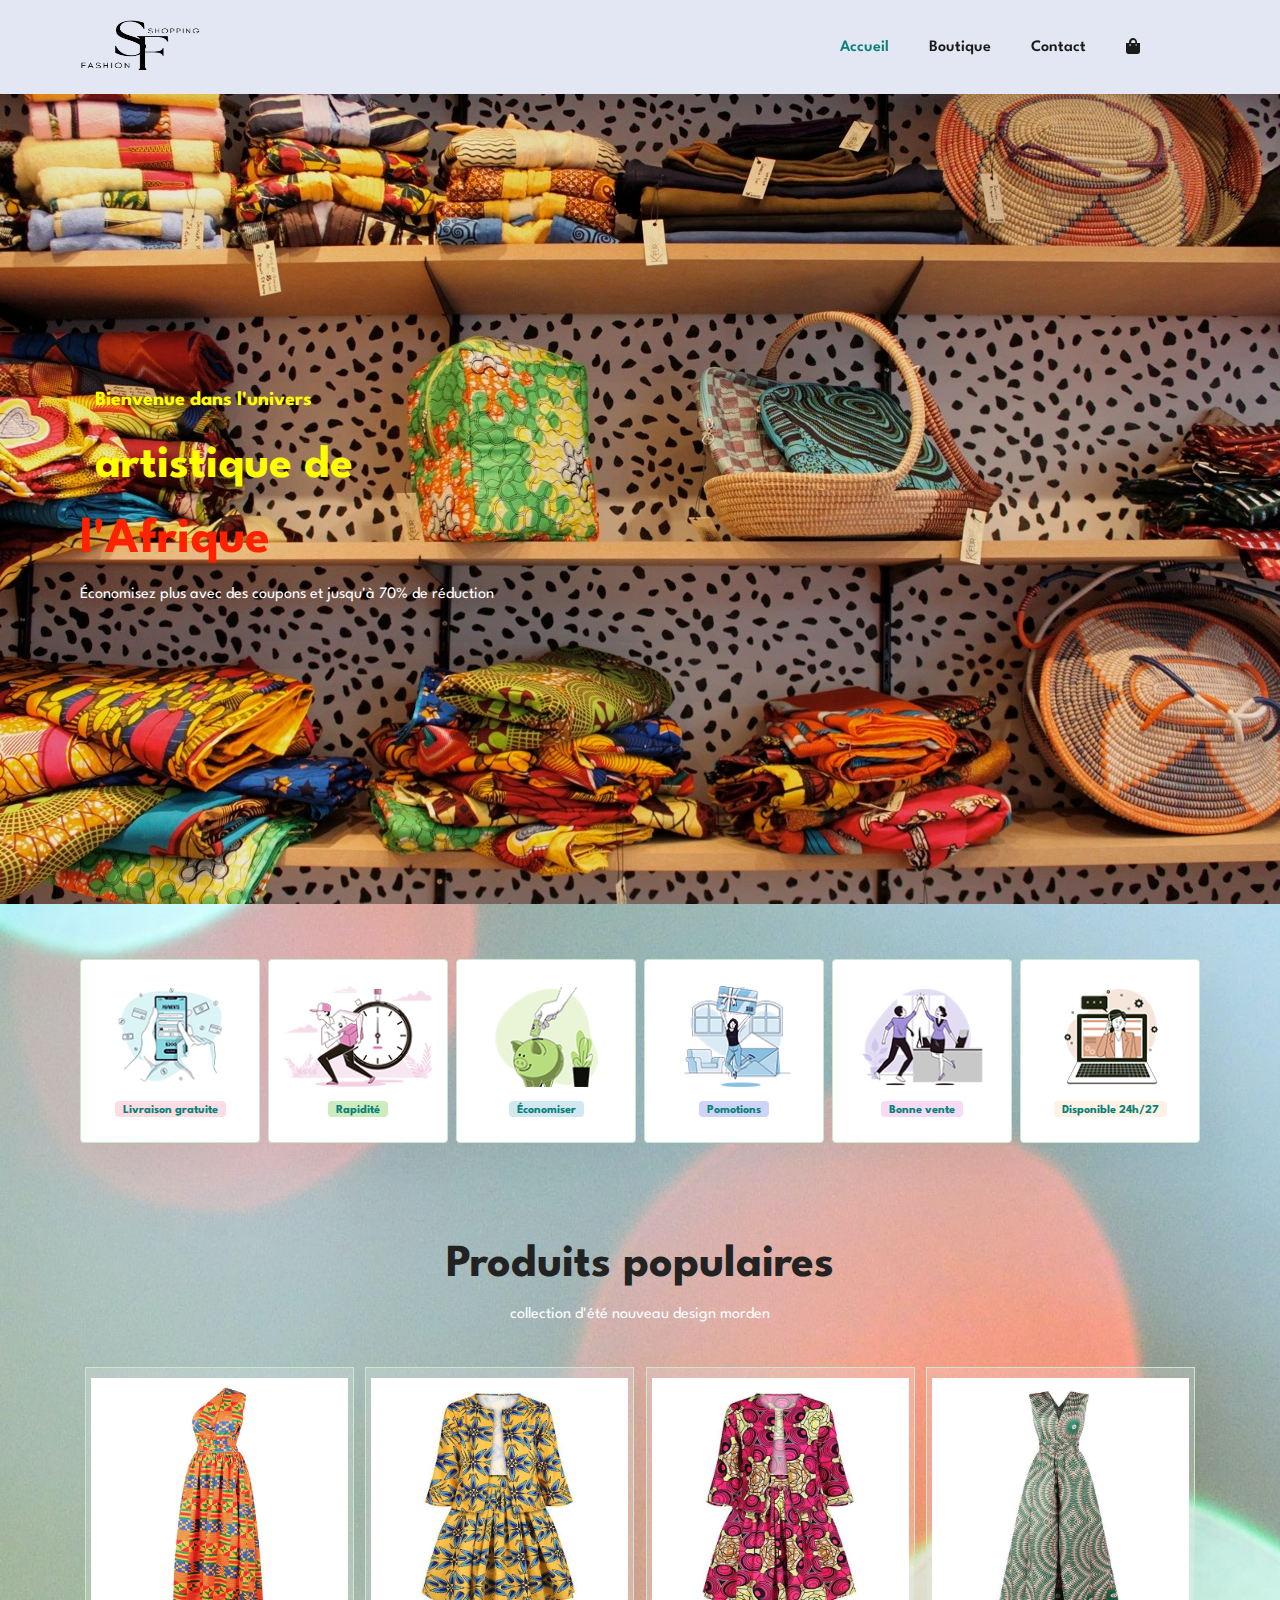
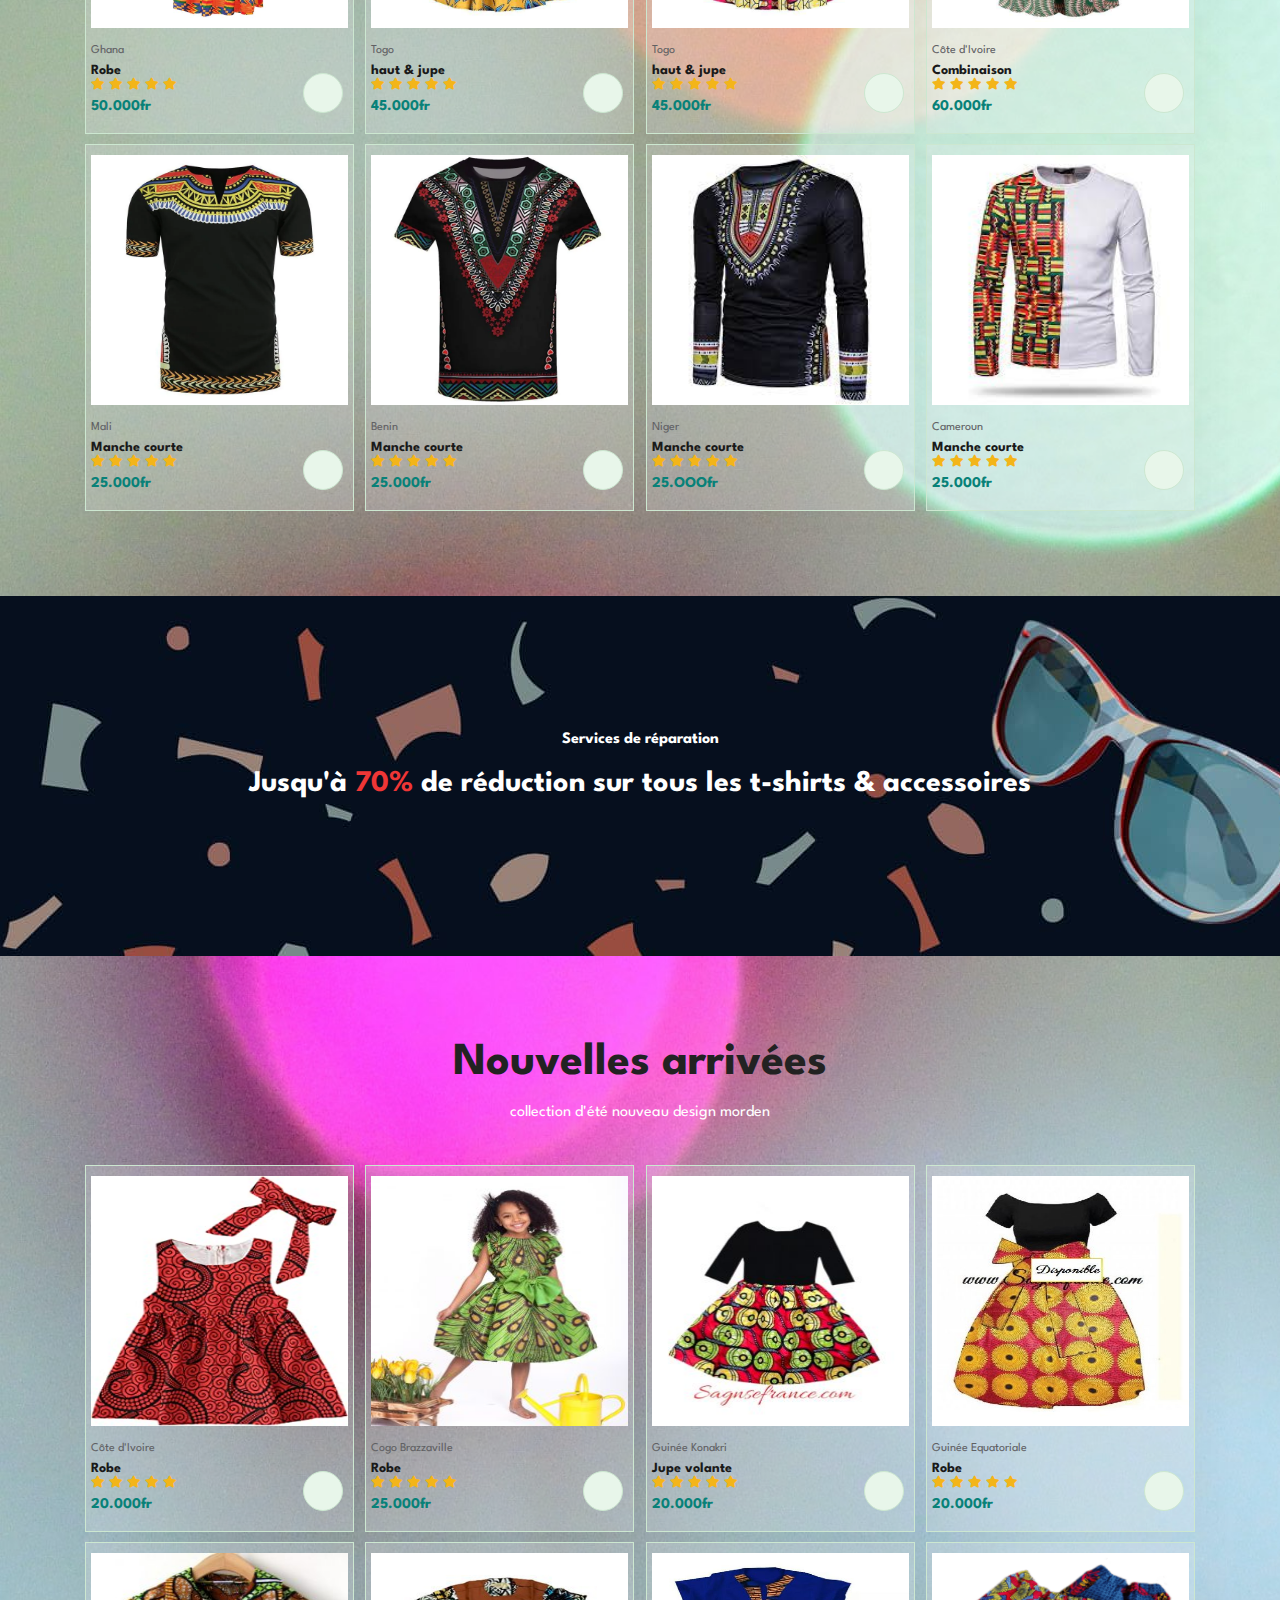
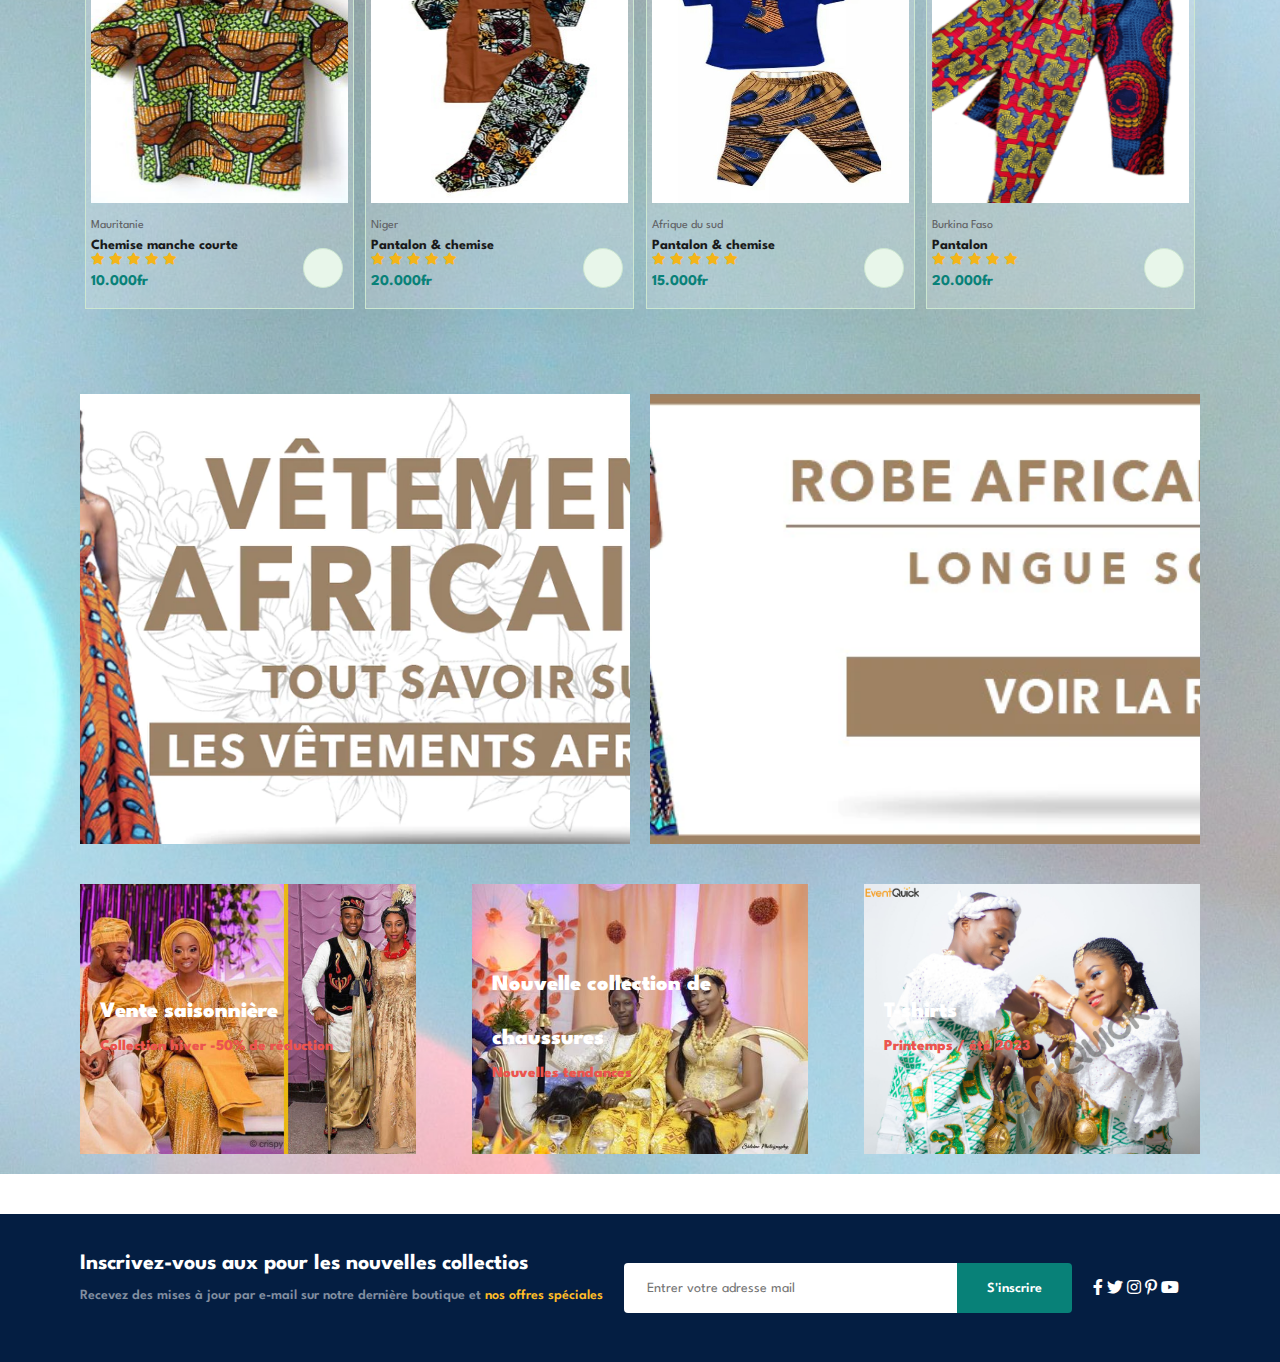
==== index.html @ 92bb80bc "achille" ====
<!DOCTYPE html>
<html lang="en">
  <head>
    <meta charset="UTF-8" />
    <meta http-equiv="X-UA-Compatible" content="IE=edge" />
    <meta name="viewport" content="width=device-width, initial-scale=1.0" />
    <title>Shopping fashion</title>
    <link
      rel="stylesheet"
      href="https://pro.fontawesome.com/releases/v5.10.0/css/all.css"
    />

    <link rel="stylesheet" href="assets/css/style.css" />
  </head>

  <body>
    <section id="header">
      <a href="#"><img src="assets/img/logo.png" class="logo" alt="" /></a>
      <div>
        
        <ul id="navbar">
          <li><a class="active" href="index.html">Accueil</a></li>
          <li><a href="produit.html">Boutique</a></li>
          <li><a href="contact.html">Contact</a></li>
          <li>
            <a id="lg-bag" href="cart.html"
              ><i class="fa fa-shopping-bag"></i
            ></a>
          </li>
          <li><i class="fa-regular fa-magnifying-glass"></i></li>
          <a href="#" id="close"><i class="far fa-times"></i></a>
        </ul>
      </div>
      <div id="mobile">
        <a href="cart.html"><i class="far fa-shopping-bar"></i></a>
        <i id="bar" class="fas fa-outdent"></i>
      </div>
    </section>

    <section id="hero">
      <h4>Bienvenue dans l'univers</h4>
      <h2>artistique de </h2>
      <h1>l'Afrique</h1>
      <p>Économisez plus avec des coupons et jusqu'à 70% de réduction</p>
    </section>

    <section id="atout" class="section-p1">
      <div class="fe-box">
        <img src="/assets/img/atout/f1.png" alt="" />
        <h6>Livraison gratuite</h6>
      </div>
      <div class="fe-box">
        <img src="/assets/img/atout/f2.png" alt="" />
        <h6>Rapidité</h6>
      </div>
      <div class="fe-box">
        <img src="/assets/img/atout/f3.png" alt="" />
        <h6>Économiser</h6>
      </div>
      <div class="fe-box">
        <img src="/assets/img/atout/f4.png" alt="" />
        <h6>Pomotions</h6>
      </div>
      <div class="fe-box">
        <img src="/assets/img/atout/f5.png" alt="" />
        <h6>Bonne vente</h6>
      </div>
      <div class="fe-box">
        <img src="/assets/img/atout/f6.png" alt="" />
        <h6>Disponible 24h/27</h6>
      </div>
    </section>

    <section id="product1" class="section-p1">
      <h2>Produits populaires</h2>
      <p>collection d'été nouveau design morden</p>
      <div class="pro-container">
        <div class="pro">
          <img src="/assets/img/nouveaute/1.webp" alt="" />
          <div class="des">
            <span>Ghana</span>
            <h5>Robe</h5>
            <div class="star">
              <i class="fas fa-star"></i>
              <i class="fas fa-star"></i>
              <i class="fas fa-star"></i>
              <i class="fas fa-star"></i>
              <i class="fas fa-star"></i>
            </div>
            <h4>50.000fr</h4>
          </div>
          <a href="#"
            ><i class="fa fa-shopping-cart cart" aria-hidden="true"></i
          ></a>
        </div>

        <div class="pro">
          <img src="assets/img/nouveaute/2.jpg" alt="" />
          <div class="des">
            <span>Togo</span>
            <h5>haut & jupe</h5>
            <div class="star">
              <i class="fas fa-star"></i>
              <i class="fas fa-star"></i>
              <i class="fas fa-star"></i>
              <i class="fas fa-star"></i>
              <i class="fas fa-star"></i>
            </div>
            <h4>45.000fr</h4>
          </div>
          <a href="#"
            ><i class="fa fa-shopping-cart cart" aria-hidden="true"></i
          ></a>
        </div>

        <div class="pro">
          <img src="assets/img/nouveaute/5.jpg" alt="" />
          <div class="des">
            <span>Togo</span>
            <h5>haut & jupe</h5>
            <div class="star">
              <i class="fas fa-star"></i>
              <i class="fas fa-star"></i>
              <i class="fas fa-star"></i>
              <i class="fas fa-star"></i>
              <i class="fas fa-star"></i>
            </div>
            <h4>45.000fr</h4>
          </div>
          <a href="#"
            ><i class="fa fa-shopping-cart cart" aria-hidden="true"></i
          ></a>
        </div>

        <div class="pro">
          <img src="assets/img/nouveaute/4.jpg" alt="" />
          <div class="des">
            <span>Côte d'Ivoire</span>
            <h5>Combinaison</h5>
            <div class="star">
              <i class="fas fa-star"></i>
              <i class="fas fa-star"></i>
              <i class="fas fa-star"></i>
              <i class="fas fa-star"></i>
              <i class="fas fa-star"></i>
            </div>
            <h4>60.000fr</h4>
          </div>
          <a href="#"
            ><i class="fa fa-shopping-cart cart" aria-hidden="true"></i
          ></a>
        </div>

        <div class="pro">
          <img src="assets/img/nouveaute/9.webp" alt="" />
          <div class="des">
            <span>Mali</span>
            <h5>Manche courte</h5>
            <div class="star">
              <i class="fas fa-star"></i>
              <i class="fas fa-star"></i>
              <i class="fas fa-star"></i>
              <i class="fas fa-star"></i>
              <i class="fas fa-star"></i>
            </div>
            <h4>25.000fr</h4>
          </div>
          <a href="#"
            ><i class="fa fa-shopping-cart cart" aria-hidden="true"></i
          ></a>
        </div>

        <div class="pro">
          <img src="assets/img/nouveaute/10.webp" alt="" />
          <div class="des">
            <span>Benin</span>
            <h5>Manche courte</h5>
            <div class="star">
              <i class="fas fa-star"></i>
              <i class="fas fa-star"></i>
              <i class="fas fa-star"></i>
              <i class="fas fa-star"></i>
              <i class="fas fa-star"></i>
            </div>
            <h4>25.000fr</h4>
          </div>
          <a href="#"
            ><i class="fa fa-shopping-cart cart" aria-hidden="true"></i
          ></a>
        </div>

        <div class="pro">
          <img src="assets/img/nouveaute/12.jpg" alt="" />
          <div class="des">
            <span>Niger</span>
            <h5>Manche courte</h5>
            <div class="star">
              <i class="fas fa-star"></i>
              <i class="fas fa-star"></i>
              <i class="fas fa-star"></i>
              <i class="fas fa-star"></i>
              <i class="fas fa-star"></i>
            </div>
            <h4>25.OOOfr</h4>
          </div>
          <a href="#"
            ><i class="fa fa-shopping-cart cart" aria-hidden="true"></i
          ></a>
        </div>

        <div class="pro">
          <img src="assets/img/nouveaute/13.jpg" alt="" />
          <div class="des">
            <span>Cameroun</span>
            <h5>Manche courte</h5>
            <div class="star">
              <i class="fas fa-star"></i>
              <i class="fas fa-star"></i>
              <i class="fas fa-star"></i>
              <i class="fas fa-star"></i>
              <i class="fas fa-star"></i>
            </div>
            <h4>25.000fr</h4>
          </div>
          <a href="#"
            ><i class="fa fa-shopping-cart cart" aria-hidden="true"></i
          ></a>
        </div>
      </div>
    </section>

    <section id="banner" class="section-m1">
      <h4>Services de réparation</h4>
      <h2>
        Jusqu'à <span>70%</span> de réduction sur tous les t-shirts &
        accessoires
      </h2>
    </section>

    <section id="product1" class="section-p1">
      <h2>Nouvelles arrivées</h2>
      <p>collection d'été nouveau design morden</p>
      <div class="pro-container">
        <div class="pro">
          <img src="/assets/img/produits/10.jpg" alt="" />
          <div class="des">
            <span>Côte d'Ivoire</span>
            <h5>Robe</h5>
            <div class="star">
              <i class="fas fa-star"></i>
              <i class="fas fa-star"></i>
              <i class="fas fa-star"></i>
              <i class="fas fa-star"></i>
              <i class="fas fa-star"></i>
            </div>
            <h4>20.000fr</h4>
          </div>
          <a href="#"
            ><i class="fa fa-shopping-cart cart" aria-hidden="true"></i
          ></a>
        </div>

        <div class="pro">
          <img src="/assets/img/produits/3.jpg" alt="" />
          <div class="des">
            <span>Cogo Brazzaville</span>
            <h5>Robe</h5>
            <div class="star">
              <i class="fas fa-star"></i>
              <i class="fas fa-star"></i>
              <i class="fas fa-star"></i>
              <i class="fas fa-star"></i>
              <i class="fas fa-star"></i>
            </div>
            <h4>25.000fr</h4>
          </div>
          <a href="#"
            ><i class="fa fa-shopping-cart cart" aria-hidden="true"></i
          ></a>
        </div>

        <div class="pro">
          <img src="/assets/img/produits/6.jpg" alt="" />
          <div class="des">
            <span>Guinée Konakri</span>
            <h5>Jupe volante</h5>
            <div class="star">
              <i class="fas fa-star"></i>
              <i class="fas fa-star"></i>
              <i class="fas fa-star"></i>
              <i class="fas fa-star"></i>
              <i class="fas fa-star"></i>
            </div>
            <h4>20.000fr</h4>
          </div>
          <a href="#"
            ><i class="fa fa-shopping-cart cart" aria-hidden="true"></i
          ></a>
        </div>

        <div class="pro">
          <img src="/assets/img/produits/4.jpg" alt="" />
          <div class="des">
            <span>Guinée Equatoriale</span>
            <h5>Robe</h5>
            <div class="star">
              <i class="fas fa-star"></i>
              <i class="fas fa-star"></i>
              <i class="fas fa-star"></i>
              <i class="fas fa-star"></i>
              <i class="fas fa-star"></i>
            </div>
            <h4>20.000fr</h4>
          </div>
          <a href="#"
            ><i class="fa fa-shopping-cart cart" aria-hidden="true"></i
          ></a>
        </div>

        <div class="pro">
          <img src="/assets/img/produits/11.jpg" alt="" />
          <div class="des">
            <span>Mauritanie</span>
            <h5>Chemise manche courte</h5>
            <div class="star">
              <i class="fas fa-star"></i>
              <i class="fas fa-star"></i>
              <i class="fas fa-star"></i>
              <i class="fas fa-star"></i>
              <i class="fas fa-star"></i>
            </div>
            <h4>10.000fr</h4>
          </div>
          <a href="#"
            ><i class="fa fa-shopping-cart cart" aria-hidden="true"></i
          ></a>
        </div>

        <div class="pro">
          <img src="/assets/img/produits/14.jpg" alt="" />
          <div class="des">
            <span>Niger</span>
            <h5>Pantalon & chemise</h5>
            <div class="star">
              <i class="fas fa-star"></i>
              <i class="fas fa-star"></i>
              <i class="fas fa-star"></i>
              <i class="fas fa-star"></i>
              <i class="fas fa-star"></i>
            </div>
            <h4>20.000fr</h4>
          </div>
          <a href="#"
            ><i class="fa fa-shopping-cart cart" aria-hidden="true"></i
          ></a>
        </div>

        <div class="pro">
          <img src="/assets/img/produits/15.jpg" alt="" />
          <div class="des">
            <span>Afrique du sud</span>
            <h5>Pantalon & chemise</h5>
            <div class="star">
              <i class="fas fa-star"></i>
              <i class="fas fa-star"></i>
              <i class="fas fa-star"></i>
              <i class="fas fa-star"></i>
              <i class="fas fa-star"></i>
            </div>
            <h4>15.000fr</h4>
          </div>
          <a href="#"
            ><i class="fa fa-shopping-cart cart" aria-hidden="true"></i
          ></a>
        </div>

        <div class="pro">
          <img src="/assets/img/produits/19.png" alt="" />
          <div class="des">
            <span>Burkina Faso</span>
            <h5>Pantalon</h5>
            <div class="star">
              <i class="fas fa-star"></i>
              <i class="fas fa-star"></i>
              <i class="fas fa-star"></i>
              <i class="fas fa-star"></i>
              <i class="fas fa-star"></i>
            </div>
            <h4>20.000fr</h4>
          </div>
          <a href="#"
            ><i class="fa fa-shopping-cart cart" aria-hidden="true"></i
          ></a>
        </div>
      </div>
    </section>

    <section id="sm-banner" class="section-p1">
      <div class="banner-box">
      
      </div>

      <div class="banner-box banner-box2">
    </section>

    <section id="banner3">
      <div class="banner-box">
        <h2>Vente saisonnière</h2>
        <h3>Collection hiver -50% de réduction</h3>
      </div>

      <div class="banner-box banner-box2">
        <h2>Nouvelle collection de chaussures</h2>
        <h3>Nouvelles tendances</h3>
      </div>

      <div class="banner-box banner-box3">
        <h2>T-shirts</h2>
        <h3>Printemps / été 2023</h3>
      </div>
    </section>

    <section id="newsletter" class="section-p1 section-m1">
      <div class="newstext">
        <h4>Inscrivez-vous aux pour les nouvelles collectios</h4>
        <p>
          Recevez des mises à jour par e-mail sur notre dernière boutique et
          <span>nos offres spéciales</span>
        </p>
      </div>
      <div class="form">
        <input type="text" placeholder=" Entrer votre adresse mail" />
        <button class="normal">S'inscrire</button>
      </div>
      <div class="icon">
        <i class="fab fa-facebook-f"></i>
        <i class="fab fa-twitter"></i>
        <i class="fab fa-instagram"></i>
        <i class="fab fa-pinterest-p"></i>
        <i class="fab fa-youtube"></i>
      </div>
      <img src="img/pay/pay.png" alt="" />
    </section>

    <script src="script.js"></script>
  </body>
</html>
---- assets/css/style.css ----
@import url("https://fonts.googleapis.com/css2?family=Spartan:wght@100;200;300;400;500;600;700;800;900&display=swap");
* {
  margin: 0;
  padding: 0;
  box-sizing: border-box;
  font-family: "Spartan", sans-serif;
}

html {
  scroll-behavior: smooth;
}

body{
  background-image: url('/assets/img/body.jpg');
  background-repeat: no-repeat;
  background-size: cover;
}

/* Global Styles */

h1 {
  font-size: 50px;
  line-height: 64px;
  color: #222;
}

h2 {
  font-size: 46px;
  line-height: 54px;
  color: #222;
}

h4 {
  font-size: 20px;
  color: #222;
}

h6 {
  font-weight: 700;
  font-size: 12px;
}

p {
  font-size: 16px;
  color: white;
  margin: 15px 0 20px 0;
}

.section-p1 {
  padding: 40px 80px;
}

.section-m1 {
  margin: 40px 0;
}

button.normal{
  font-size: 14px;
  font-weight: 600;
  padding: 15px 30px;
  color: black;
  background-color: #fff;
  border-radius: 4px;
  cursor: pointer;
  border: none;
  outline: none;
  transition: 0.2s;
}

button.white{
  font-size: 13px;
  font-weight: 600;
  padding: 11px 18px;
  color: #fff;
  background-color: transparent;
  cursor: pointer;
  border: 1px solid #fff;
  outline: none;
  transition: 0.2s;
}

body {
  width: 100%;
}

/* entete */
#header{
  display: flex;
  align-items: center;
  justify-content: space-between;
  padding: 20px 80px;
  background-color: #E3E6F3;
  box-shadow: 0 5px 15px rgba(0, 0, 0, 0.06);
  z-index: 999;
  position: sticky;
  top: 0;
  left: 0;
}

#header .logo{
  width: 120px;
  height: 50px;
}


#navbar{
  display: flex;
  align-items: center;
  justify-content: center;
  list-style: none;
}



#navbar li{
  padding: 0 20px;
  position: relative;
}

#navbar li a{
  text-decoration: none;
  font-size: 16px;
  font-weight: 600;
  color: #1a1a1a;
  transition: 0.3s ease;
}

#navbar li a:hover,
#navbar li a.active{
  color:#088178
}

#navbar li a.active::after,
#navbar li a:hover::after{
  content: "";
  position: absolute;
  bottom: -4px;
  left: 20px;

}

/* section hero */

#hero{
  background-image: url("/assets/img/image.webp");
  height: 90vh;
  width: 100%;
  background-size: cover;
  background-position: top 35% right 0;
  padding: 0 80px;
  display: flex;
  flex-direction: column;
  align-items: flex-start;
  justify-content: center;
}

#hero h4{
  padding: 15px;
  color: yellow;
}

#hero h2{
  padding: 15px;
  color: yellow;
}

#hero h1{
  color: rgb(255, 34, 0);
}

#hero button{
  background-image: url(img/button.png);
  background-color: transparent;
  color: #088178;
  border: 0;
  padding: 14px 80px 14px 65px;
  background-repeat: no-repeat;
  font-weight: 700;
  font-size: 15px;
}

/* section nouveauté */

#atout{
  display: flex;
  align-items: center;
  justify-content: space-between;
  flex-wrap: wrap;
 
}

#atout .fe-box{
  width: 180px;
  text-align: center;
  padding: 25px 15px;
  box-shadow: 20px 20px 34px rgba(0, 0, 0, 0.03);
  border: 1px solid #cce7d0;
  background: white;
  border-radius: 4px;
  margin: 15px 0;
  
}

#atout .fe-box:hover{
  box-shadow: 10px 10px 54px rgba(70, 62, 221, 0.01);
  border: 2px solid #cce7d0;

}

#atout .fe-box img{
  width: 100%;
  margin-bottom: 10px;
}

#atout .fe-box h6{
  display: inline-block;
  padding: 9px 8px 6px 8px;
  line-height: 1px;
  border-radius: 4px;
  color: #088178;
  background-color: #fddde4;
}

#atout .fe-box:nth-child(2) h6{
  background-color: #cdebbc;
}
#atout .fe-box:nth-child(3) h6{
  background-color: #d1e8f2;
}
#atout .fe-box:nth-child(4) h6{
  background-color: #cdd4f8;
}
#atout .fe-box:nth-child(5) h6{
  background-color: #f6dbf6;
}
#atout .fe-box:nth-child(6) h6{
  background-color: #fff2e5;
}

/* section product1 */

#product1{
  text-align: center;
}

#product1 .pro-container{
  display: flex;
  justify-content: space-between;
  padding-top: 20px;
  flex-wrap: wrap;
  
}

#product1 .pro{
  width: 24%;
  min-height: 250px;
  padding: 10px 5px;
  border: 1px solid #cce7d0;
  cursor: pointer;
  box-shadow: 20px 20px 30px rgba(0, 0, 0, 0.02);
  margin: 5px 5px;
  transition: 0.2s ease;
  position: relative;
  background-color: #eeeff43b;
}

#product1 .pro:hover{
  box-shadow: 20px 20px 30px rgba(0, 0, 0, 0.06);
}

#product1 .pro img{
 width: 100%;
 height: 250px;

 
}
#product1 .pro .des{
  text-align: start;
  padding: 10px 0;
}

#product1 .pro .des span{
  color: #606063;
  font-size: 12px;
  }

#product1 .pro .des h5{
  padding-top: 7px;
  color: #1a1a1a;
  font-size: 14px;
  }

#product1 .pro .des i{
  color: rgb(243, 181, 25);
  font-size: 12px;
  }
      
#product1 .pro .des h4{
 padding-top: 7px;
 font-size: 15px;
 font-weight: 700;
 color: #088178;
  }

#product1 .pro .cart{
  width: 40px;
  height: 40px;
  line-height: 40px;
  background-color: #e8f6ea;
  color: #088178;
  font-weight: 500;
  border-radius: 50%;
  border: 1px solid #cce7d0;
  position: absolute;
  bottom: 20px;
  right: 10px;
}

/* section banner */

#banner{
  display: flex;
  justify-content: center;
  flex-direction: column;
  align-items: center;
  text-align: center;
  background-image: url("/assets/img/b2.jpg");
  width: 100%;
  height: 40vh;
  background-size: cover;
  background-position: center;
}

#banner h4{
  color: #fff;
  font-size: 16px;
}

#banner h2{
  color: #fff;
  font-size: 30px;
  padding: 10px 0;
}

#banner h2 span{
  color: #ef3636;
}

#banner button:hover{
  background: #088178;
  color: #fff;
}

/* sm-banner */

#sm-banner{
  display:flex;
  justify-content: space-between;
  flex-wrap: wrap;
}

#sm-banner .banner-box{
  display: flex;
  justify-content: center;
  flex-direction: column;
  align-items: flex-start;
  background-image: url("/assets/img/promotion/1.webp");
  width: 550px;
  height: 50vh;
  background-size: cover;
  background-position: center;
  padding: 30px;
}

#sm-banner .banner-box2{
  background-image: url("/assets/img/promotion/2.webp");
}

#sm-banner h4{
color: #fff;
font-size: 20px;
font-weight: 300;
}

#sm-banner h2{
  color: #fff;
  font-size: 25px;
  font-weight: 800;
}

#sm-banner span{
    color: #fff;
    font-size: 14px;
    font-weight: 500;
    padding-bottom: 15px;
}

#sm-banner .banner-box:hover button{
      background:#088178 ;
      border: 1px solid #088178 ;
}


/* section banner3 */

#banner3{
  display: flex;
  justify-content: space-between;
  flex-wrap: wrap;
  padding: 0 80px;
}

#banner3 .banner-box{
  display: flex;
  justify-content: center;
  flex-direction: column;
  align-items: flex-start;
  background-image: url("/assets/img/promotion/1.jpg");
  width: 30%;
  height: 30vh;
  background-size: cover;
  background-position: center;
  padding: 20px;
  margin-bottom: 20px;
}

#banner3 .banner-box2{
  background-image: url("/assets/img/promotion/2.jpg");
}

#banner3 .banner-box3{
  background-image: url("/assets/img/promotion/3.jpg");
}


#banner3 h2{
  color: #fff;
  font-weight: 900;
  font-size: 22px;
}

#banner3 h3{
  color: #ec544e;
  font-weight: 800;
  font-size: 15px;
}

/* section newsletter */
#newsletter{
  display: flex;
  justify-content: space-between;
  flex-wrap: wrap;
  align-items: center;
  background-image: url("img/banner/b14.png");
  background-repeat: no-repeat;
  background-color: #041e42;
  position: absolute;
  width: 100%;
}

#newsletter h4{
  font-size: 22px;
  font-weight: 700;
  color: #fff;
}

#newsletter p{
  font-size: 14px;
  font-weight: 600;
  color: #818ea0;
}

#newsletter p span{
  color: #ffbd27;
}

#newsletter .form{
  display: flex;
  width: 40%;
}
#newsletter input{
  height: 3.125rem;
  width: 100%;
  padding: 0 1.25em;
  font-size: 14px;
  border: 1px solid transparent;
  border-radius: 4px;
  outline: none;
  border-top-right-radius: 0;
  border-bottom-right-radius: 0;
}

#newsletter  button{
  background-color: #088178;
  color: #fff;
  white-space: nowrap;
  border-top-left-radius: 0;
  border-bottom-left-radius: 0;
}

#newsletter  .icon{
  color: white;

}

#mobile{
  display: none;
  align-items: center;
}

#close{
  display: none;
}

/* Responsive */
@media (max-width:1180px){
  .section-p1{
    padding: 40px 40px;
  }
  #navbar{
    display: flex;
    flex-direction: column;
    align-items: flex-start;
    justify-content: flex-start;
    position: fixed;
    top: 0;
    right: 0px;
    height: 30vh;
    width: 110px;
    background-color:hwb(42 22% 4%);
    color: black;
    box-shadow: 0 40px 60px rgba(0, 0, 0, 0.1);
    padding: 80px 0 0 10px;
  }

  #navbar li{
    margin-bottom: 25px;
  }

  #mobile{
    display: flex;
    align-items: center;
  }

  #mobile{
    color: #1a1a1a;
    font-size: 24px;
    padding: 20px;
  }

  #close{
    display: initial;
    position: absolute;
    top: 30px;
    left: 30px;
    color: #222;
    font-size: 24px;
  }

  #lg-bag{
    display: none;
  }

  #hero{
    height: 70vh;
    padding: 0 80px;
    background-position: top 30px right 30% ;
  }

  #atout{
    justify-content: center;
  }

  #atout .fe-box{
    margin: 15px 15px;
  }

  #product1 .pro-container{
    justify-content: center;
  }

  #product1 .pro{
    margin: 15px;
  }

  #product1 .pro img{
    width: 100%;
    height: 150px;
  }

  #banner{
    height: 20vh;
  }

  #sm-banner .banner-box{
    min-width: 100%;
    height: 30vh;
  }

  #banner3{
    padding: 0px 60px;
    width: 100%;
    margin: 0px;
   
    
  }

  #banner3 .banner-box{
    width: 28%;
  }

  #newsletter .form{
    width: 100%;
  }

  .form{
    margin: 10px;
  }

  #sm-banner .banner-box2{
    margin-top: 20px;
  }

  #banner3 .banner-box{
    width: 100%;
}
}

@media(max-width: 477px){

  .p1{
    padding: 20px;
  }
  #header{
    padding: 10px 30px;
  }

  h2{
    font-size: 25px;

  }

  h1{
    font-size: 30px;
  }

  #hero{
    padding: 0 20px;
    background-position: 75%;
  }

  #atout{
    justify-content: space-between;
  }

  #atout .fe-box{
    width: 90%;
  }
    

  #product1 .pro{
    width: 90%;
  }

  #banner{
    height: 40vh;
  }

  #sm-banner .banner-box{
    height: 40vh;
  }

  #sm-banner .banner-box2{
    margin-top: 20px;
  }

  #banner3{
    padding: 0 20px;
  }

  #banner3 .banner-box{
    width: 100%;
  }
  #newsletter{
    padding: 40px 20px;
  }
  #newsletter .form{
    width: 100%;
  }
}
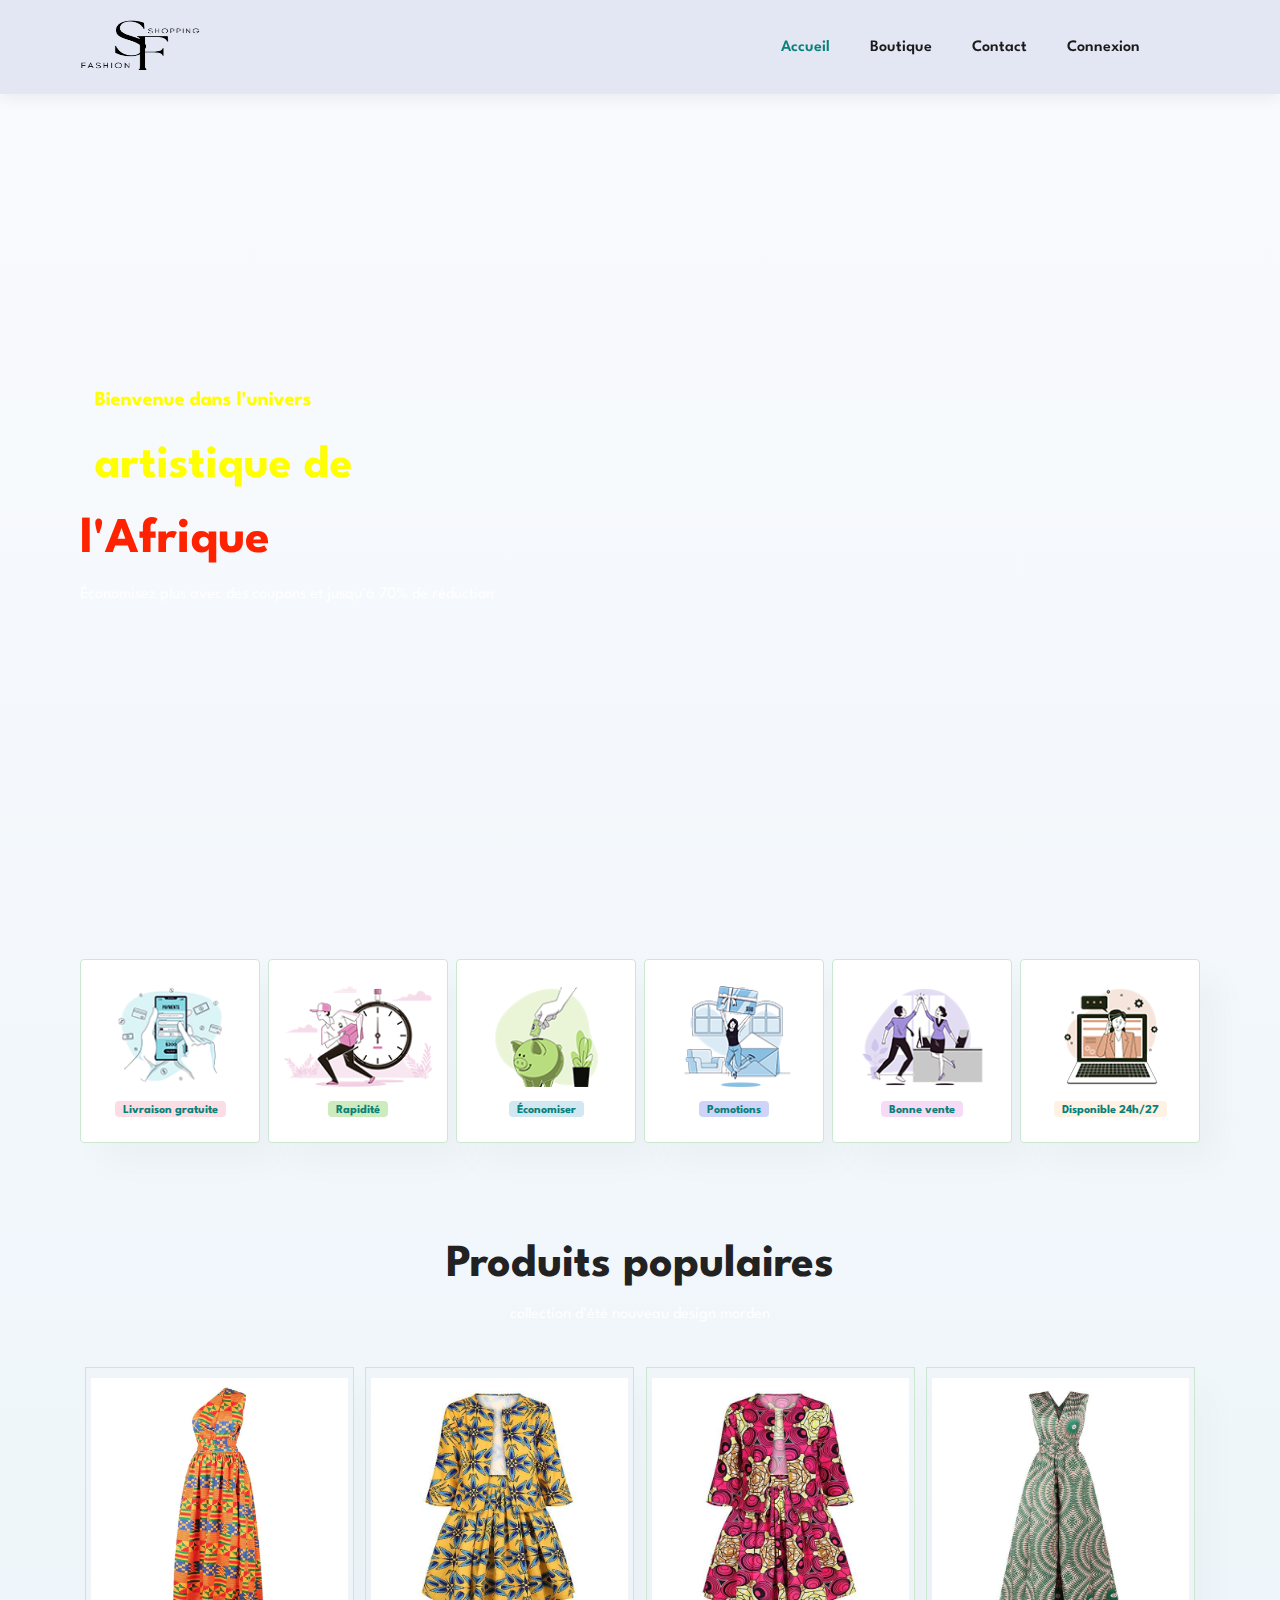
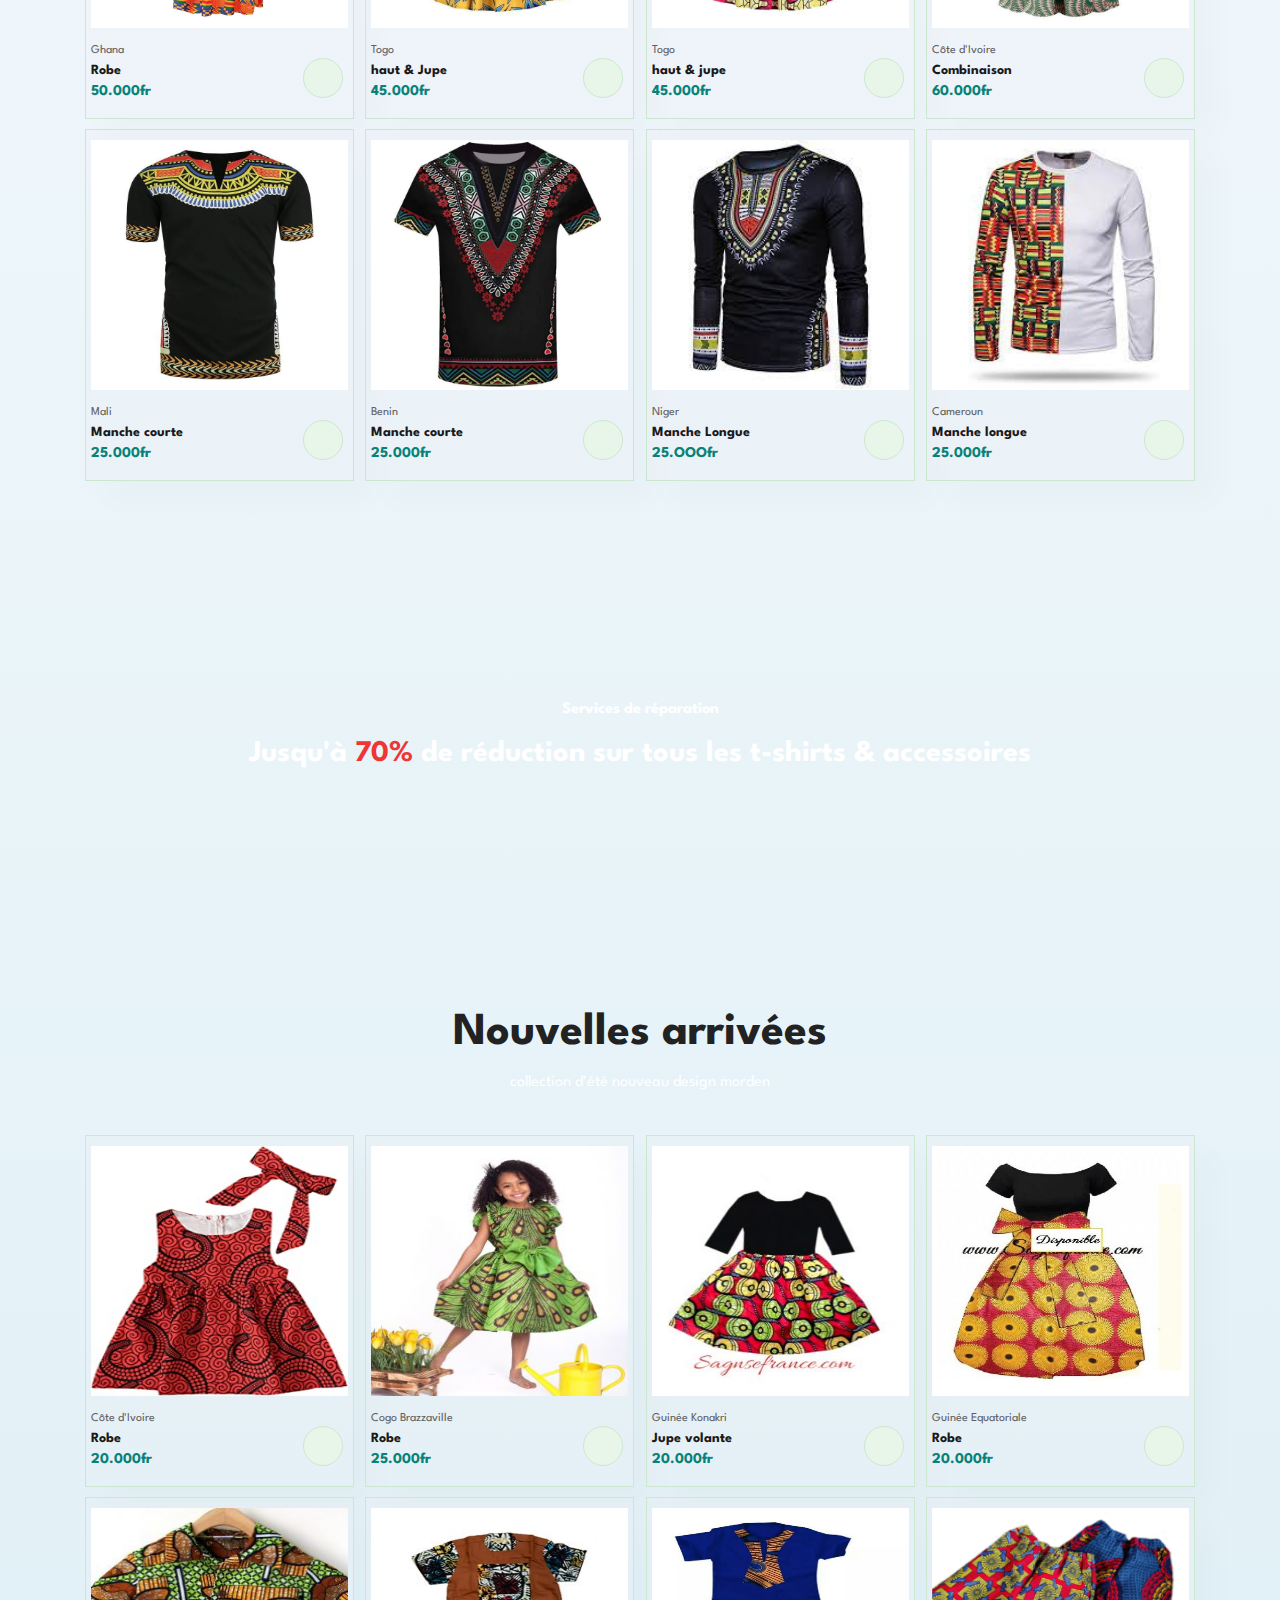
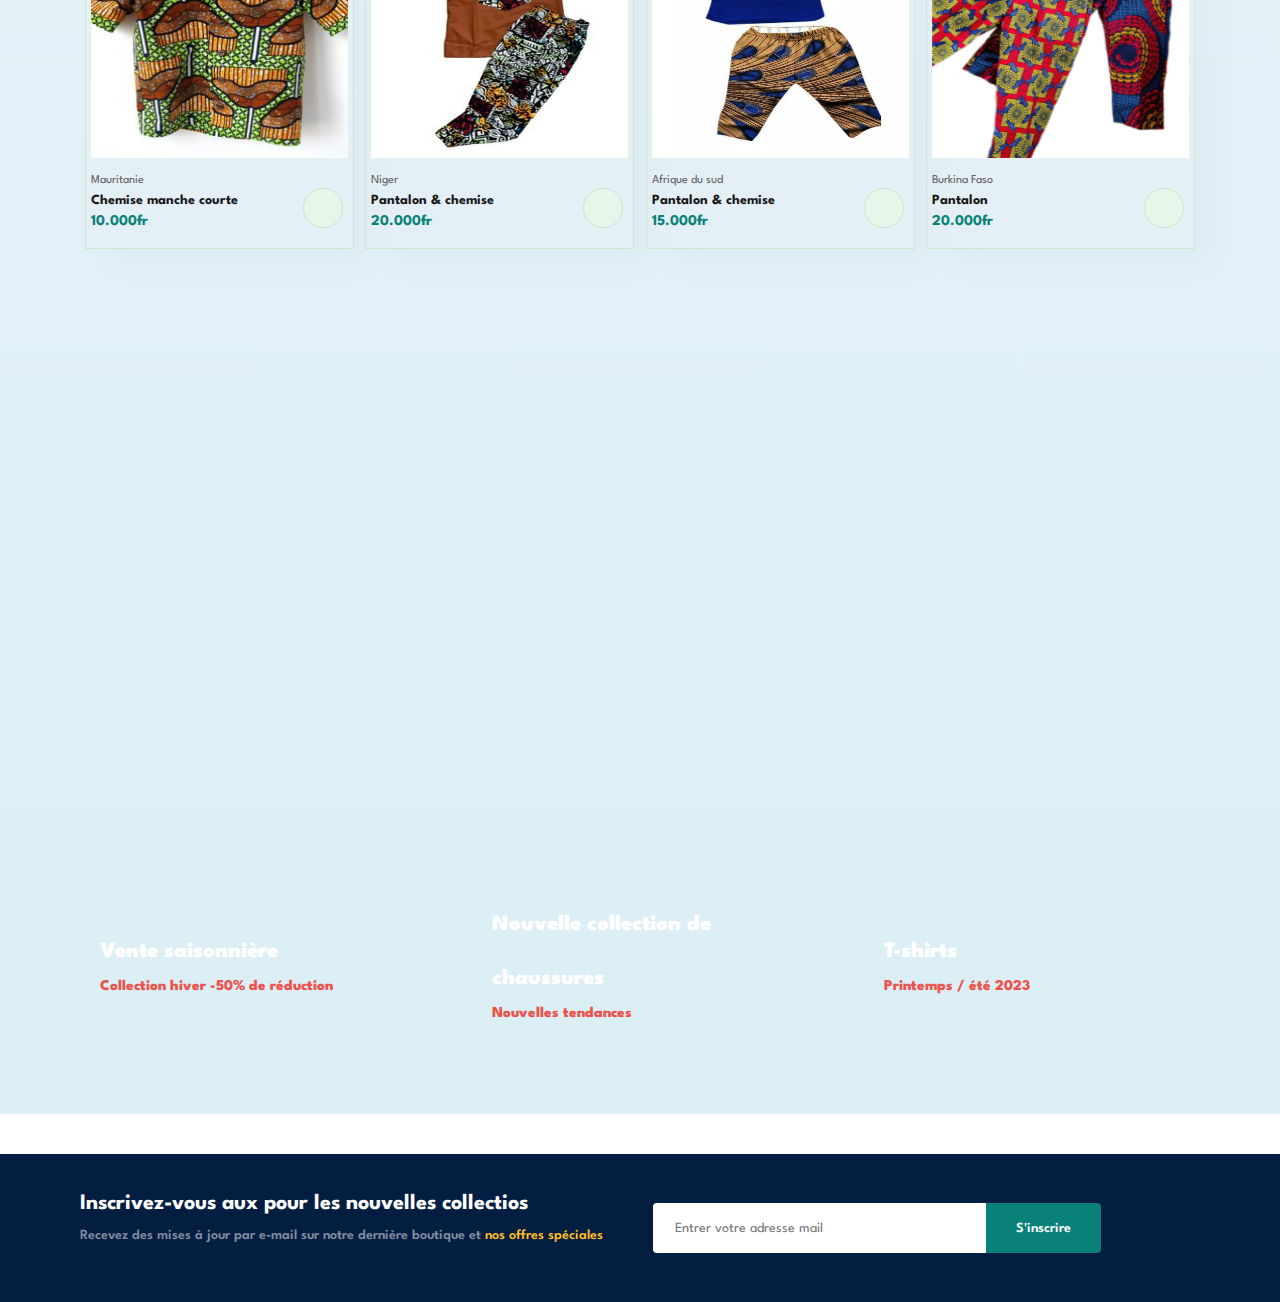
==== commit 827bd2e0: "first message" ====
--- a/index.html
+++ b/index.html
@@ -5,27 +5,23 @@
     <meta http-equiv="X-UA-Compatible" content="IE=edge" />
     <meta name="viewport" content="width=device-width, initial-scale=1.0" />
     <title>Shopping fashion</title>
-    <link
-      rel="stylesheet"
-      href="https://pro.fontawesome.com/releases/v5.10.0/css/all.css"
-    />
-
-    <link rel="stylesheet" href="assets/css/style.css" />
+    <link rel="stylesheet" href="paiement.css">
+    <link rel="stylesheet" href="./assets/css/style.css" />
   </head>
 
   <body>
     <section id="header">
-      <a href="#"><img src="assets/img/logo.png" class="logo" alt="" /></a>
+      <a href="#"><img src="./assets/img/logo.png" class="logo" alt="" /></a>
       <div>
         
+
         <ul id="navbar">
           <li><a class="active" href="index.html">Accueil</a></li>
           <li><a href="produit.html">Boutique</a></li>
           <li><a href="contact.html">Contact</a></li>
           <li>
-            <a id="lg-bag" href="cart.html"
-              ><i class="fa fa-shopping-bag"></i
-            ></a>
+            <a id="lg-bag" href="connexion/connexion.html"
+              >Connexion</a>
           </li>
           <li><i class="fa-regular fa-magnifying-glass"></i></li>
           <a href="#" id="close"><i class="far fa-times"></i></a>
@@ -46,27 +42,27 @@
 
     <section id="atout" class="section-p1">
       <div class="fe-box">
-        <img src="/assets/img/atout/f1.png" alt="" />
+        <img src="./assets/img/atout/f1.png" alt="" />
         <h6>Livraison gratuite</h6>
       </div>
       <div class="fe-box">
-        <img src="/assets/img/atout/f2.png" alt="" />
+        <img src="./assets/img/atout/f2.png" alt="" />
         <h6>Rapidité</h6>
       </div>
       <div class="fe-box">
-        <img src="/assets/img/atout/f3.png" alt="" />
+        <img src="./assets/img/atout/f3.png" alt="" />
         <h6>Économiser</h6>
       </div>
       <div class="fe-box">
-        <img src="/assets/img/atout/f4.png" alt="" />
+        <img src="./assets/img/atout/f4.png" alt="" />
         <h6>Pomotions</h6>
       </div>
       <div class="fe-box">
-        <img src="/assets/img/atout/f5.png" alt="" />
+        <img src="./assets/img/atout/f5.png" alt="" />
         <h6>Bonne vente</h6>
       </div>
       <div class="fe-box">
-        <img src="/assets/img/atout/f6.png" alt="" />
+        <img src="./assets/img/atout/f6.png" alt="" />
         <h6>Disponible 24h/27</h6>
       </div>
     </section>
@@ -76,7 +72,7 @@
       <p>collection d'été nouveau design morden</p>
       <div class="pro-container">
         <div class="pro">
-          <img src="/assets/img/nouveaute/1.webp" alt="" />
+          <img src="./assets/img/nouveaute/1.webp" alt="" />
           <div class="des">
             <span>Ghana</span>
             <h5>Robe</h5>
@@ -93,9 +89,29 @@
             ><i class="fa fa-shopping-cart cart" aria-hidden="true"></i
           ></a>
         </div>
-
+    
+        
         <div class="pro">
           <img src="assets/img/nouveaute/2.jpg" alt="" />
+          <div class="des">
+            <span>Togo </span>
+            <h5>haut & Jupe</h5>
+            <div class="star">
+              <i class="fas fa-star"></i>
+              <i class="fas fa-star"></i>
+              <i class="fas fa-star"></i>
+              <i class="fas fa-star"></i>
+              <i class="fas fa-star"></i>
+            </div>
+            <h4>45.000fr</h4>
+          </div>
+          <a href="#"
+            ><i class="fa fa-shopping-cart cart" aria-hidden="true"></i
+          ></a>
+        </div>
+
+        <div class="pro">
+          <img src="assets/img/nouveaute/5.jpg" alt="" />
           <div class="des">
             <span>Togo</span>
             <h5>haut & jupe</h5>
@@ -114,25 +130,6 @@
         </div>
 
         <div class="pro">
-          <img src="assets/img/nouveaute/5.jpg" alt="" />
-          <div class="des">
-            <span>Togo</span>
-            <h5>haut & jupe</h5>
-            <div class="star">
-              <i class="fas fa-star"></i>
-              <i class="fas fa-star"></i>
-              <i class="fas fa-star"></i>
-              <i class="fas fa-star"></i>
-              <i class="fas fa-star"></i>
-            </div>
-            <h4>45.000fr</h4>
-          </div>
-          <a href="#"
-            ><i class="fa fa-shopping-cart cart" aria-hidden="true"></i
-          ></a>
-        </div>
-
-        <div class="pro">
           <img src="assets/img/nouveaute/4.jpg" alt="" />
           <div class="des">
             <span>Côte d'Ivoire</span>
@@ -193,7 +190,7 @@
           <img src="assets/img/nouveaute/12.jpg" alt="" />
           <div class="des">
             <span>Niger</span>
-            <h5>Manche courte</h5>
+            <h5>Manche Longue</h5>
             <div class="star">
               <i class="fas fa-star"></i>
               <i class="fas fa-star"></i>
@@ -212,7 +209,7 @@
           <img src="assets/img/nouveaute/13.jpg" alt="" />
           <div class="des">
             <span>Cameroun</span>
-            <h5>Manche courte</h5>
+            <h5>Manche longue</h5>
             <div class="star">
               <i class="fas fa-star"></i>
               <i class="fas fa-star"></i>
@@ -242,7 +239,7 @@
       <p>collection d'été nouveau design morden</p>
       <div class="pro-container">
         <div class="pro">
-          <img src="/assets/img/produits/10.jpg" alt="" />
+          <img src="./assets/img/produits/10.jpg" alt="" />
           <div class="des">
             <span>Côte d'Ivoire</span>
             <h5>Robe</h5>
@@ -261,7 +258,7 @@
         </div>
 
         <div class="pro">
-          <img src="/assets/img/produits/3.jpg" alt="" />
+          <img src="./assets/img/produits/3.jpg" alt="" />
           <div class="des">
             <span>Cogo Brazzaville</span>
             <h5>Robe</h5>
@@ -280,7 +277,7 @@
         </div>
 
         <div class="pro">
-          <img src="/assets/img/produits/6.jpg" alt="" />
+          <img src="./assets/img/produits/6.jpg" alt="" />
           <div class="des">
             <span>Guinée Konakri</span>
             <h5>Jupe volante</h5>
@@ -299,7 +296,7 @@
         </div>
 
         <div class="pro">
-          <img src="/assets/img/produits/4.jpg" alt="" />
+          <img src="./assets/img/produits/4.jpg" alt="" />
           <div class="des">
             <span>Guinée Equatoriale</span>
             <h5>Robe</h5>
@@ -318,7 +315,7 @@
         </div>
 
         <div class="pro">
-          <img src="/assets/img/produits/11.jpg" alt="" />
+          <img src="./assets/img/produits/11.jpg" alt="" />
           <div class="des">
             <span>Mauritanie</span>
             <h5>Chemise manche courte</h5>
@@ -337,7 +334,7 @@
         </div>
 
         <div class="pro">
-          <img src="/assets/img/produits/14.jpg" alt="" />
+          <img src="./assets/img/produits/14.jpg" alt="" />
           <div class="des">
             <span>Niger</span>
             <h5>Pantalon & chemise</h5>
@@ -356,7 +353,7 @@
         </div>
 
         <div class="pro">
-          <img src="/assets/img/produits/15.jpg" alt="" />
+          <img src="./assets/img/produits/15.jpg" alt="" />
           <div class="des">
             <span>Afrique du sud</span>
             <h5>Pantalon & chemise</h5>
@@ -375,7 +372,7 @@
         </div>
 
         <div class="pro">
-          <img src="/assets/img/produits/19.png" alt="" />
+          <img src="./assets/img/produits/19.png" alt="" />
           <div class="des">
             <span>Burkina Faso</span>
             <h5>Pantalon</h5>
--- a/assets/css/style.css
+++ b/assets/css/style.css
@@ -11,7 +11,7 @@
 }
 
 body{
-  background-image: url('/assets/img/body.jpg');
+  background-image: linear-gradient(to bottom, rgba(245, 246, 252, 0.52), rgba(205, 232, 241, 0.73)),url(./assets/img/body.jpg);
   background-repeat: no-repeat;
   background-size: cover;
 }
@@ -142,7 +142,7 @@
 /* section hero */
 
 #hero{
-  background-image: url("/assets/img/image.webp");
+  background-image: url("./assets/img/image.webp");
   height: 90vh;
   width: 100%;
   background-size: cover;
@@ -169,7 +169,7 @@
 }
 
 #hero button{
-  background-image: url(img/button.png);
+  background-image: url("img/button.png");
   background-color: transparent;
   color: #088178;
   border: 0;
@@ -324,7 +324,7 @@
   flex-direction: column;
   align-items: center;
   text-align: center;
-  background-image: url("/assets/img/b2.jpg");
+  background-image: url(/b2.jpg);
   width: 100%;
   height: 40vh;
   background-size: cover;
@@ -364,7 +364,7 @@
   justify-content: center;
   flex-direction: column;
   align-items: flex-start;
-  background-image: url("/assets/img/promotion/1.webp");
+  background-image: url("./assets/img/promotion/1.webp");
   width: 550px;
   height: 50vh;
   background-size: cover;
@@ -373,7 +373,7 @@
 }
 
 #sm-banner .banner-box2{
-  background-image: url("/assets/img/promotion/2.webp");
+  background-image: url("./assets/img/promotion/2.webp");
 }
 
 #sm-banner h4{
@@ -415,7 +415,7 @@
   justify-content: center;
   flex-direction: column;
   align-items: flex-start;
-  background-image: url("/assets/img/promotion/1.jpg");
+  background-image: url("./assets/img/promotion/1.jpg");
   width: 30%;
   height: 30vh;
   background-size: cover;
@@ -425,11 +425,11 @@
 }
 
 #banner3 .banner-box2{
-  background-image: url("/assets/img/promotion/2.jpg");
+  background-image: url("./assets/img/promotion/2.jpg");
 }
 
 #banner3 .banner-box3{
-  background-image: url("/assets/img/promotion/3.jpg");
+  background-image: url("./assets/img/promotion/3.jpg");
 }
 
 
@@ -688,3 +688,146 @@
     width: 100%;
   }
 }
+
+.container{
+  width: 85%;
+  background: #fff;
+  border-radius: 6px;
+  padding: 20px 60px 30px 40px;
+  box-shadow: 0 5px 10px rgba(0, 0, 0, 0.2);
+}
+.container .content{
+  display: flex;
+  align-items: center;
+  justify-content: space-between;
+}
+.container .content .left-side{
+  width: 25%;
+  height: 100%;
+  display: flex;
+  flex-direction: column;
+  align-items: center;
+  justify-content: center;
+  margin-top: 15px;
+  position: relative;
+}
+.content .left-side::before{
+  content: '';
+  position: absolute;
+  height: 70%;
+  width: 2px;
+  right: -15px;
+  top: 50%;
+  transform: translateY(-50%);
+  background: #afafb6;
+}
+.content .left-side .details{
+  margin: 14px;
+  text-align: center;
+}
+.content .left-side .details i{
+  font-size: 30px;
+  color: #088178;
+  margin-bottom: 10px;
+}
+.content .left-side .details .topic{
+  font-size: 18px;
+  font-weight: 500;
+}
+.content .left-side .details .text-one,
+.content .left-side .details .text-two{
+  font-size: 14px;
+  color: #afafb6;
+}
+.container .content .right-side{
+  width: 75%;
+  margin-left: 75px;
+}
+.content .right-side .topic-text{
+  font-size: 23px;
+  font-weight: 600;
+  color: #088178;
+}
+.right-side .input-box{
+  height: 50px;
+  width: 100%;
+  margin: 12px 0;
+}
+.right-side .input-box input,
+.right-side .input-box textarea{
+  height: 100%;
+  width: 100%;
+  border: none;
+  outline: none;
+  font-size: 16px;
+  background: #F0F1F8;
+  border-radius: 6px;
+  padding: 0 15px;
+  resize: none;
+}
+.right-side .message-box{
+  min-height: 110px;
+}
+.right-side .input-box textarea{
+  padding-top: 6px;
+}
+.right-side .button{
+  display: inline-block;
+  margin-top: 12px;
+}
+.right-side .button input[type="button"]{
+  color: #fff;
+  font-size: 18px;
+  outline: none;
+  border: none;
+  padding: 8px 16px;
+  border-radius: 6px;
+  background: #088178;
+  cursor: pointer;
+  transition: all 0.3s ease;
+}
+.button input[type="button"]:hover{
+  background: #088178;
+}
+
+@media (max-width: 950px) {
+  .container{
+    width: 90%;
+    padding: 30px 40px 40px 35px ;
+  }
+  .container .content .right-side{
+   width: 75%;
+   margin-left: 55px;
+}
+}
+@media (max-width: 820px) {
+  .container{
+    margin: 40px 0;
+    height: 100%;
+  }
+  .container .content{
+    flex-direction: column-reverse;
+  }
+ .container .content .left-side{
+   width: 100%;
+   flex-direction: row;
+   margin-top: 40px;
+   justify-content: center;
+   flex-wrap: wrap;
+ }
+ .container .content .left-side::before{
+   display: none;
+ }
+ .container .content .right-side{
+   width: 100%;
+   margin-left: 0;
+ }
+}
+#bd{
+  min-height: 100vh;
+  width: 100%;
+  background: #e7f3f3ca;
+  display: flex;
+  align-items: center;
+  justify-content: center;
+}
